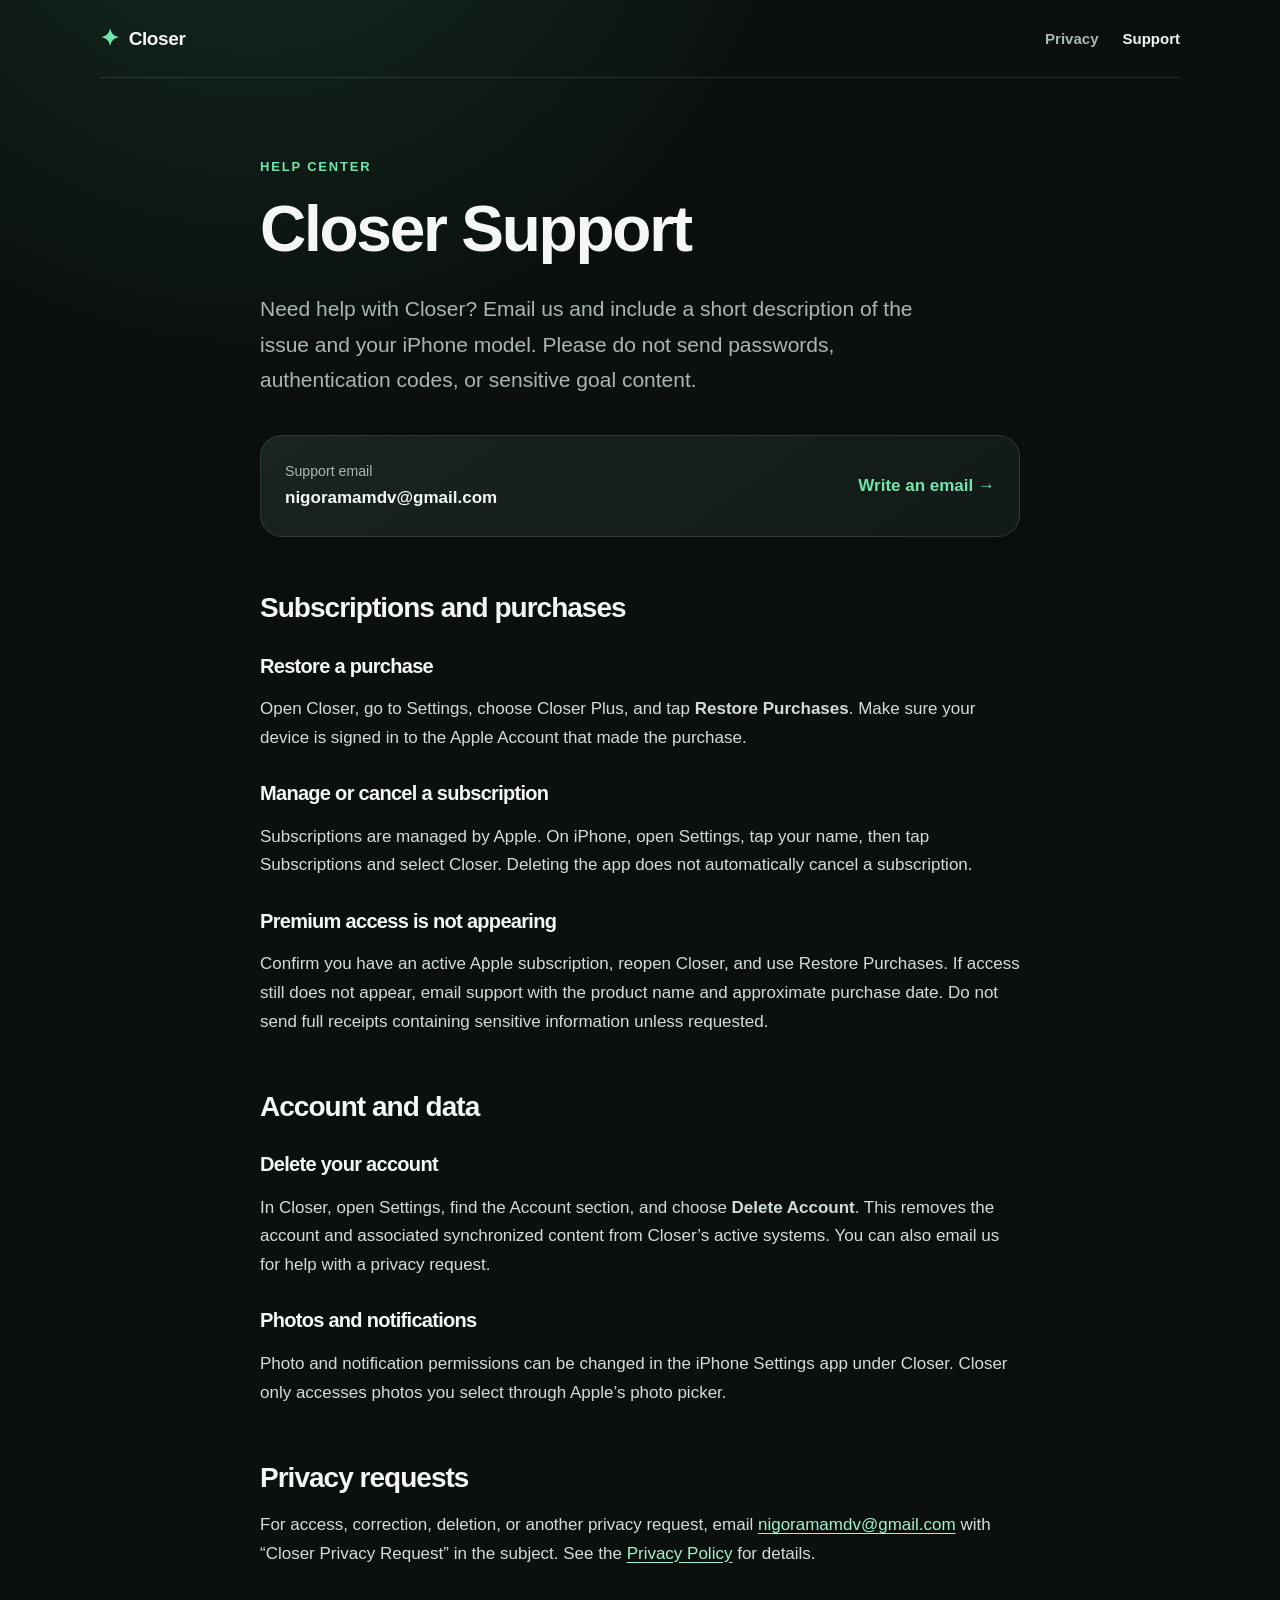
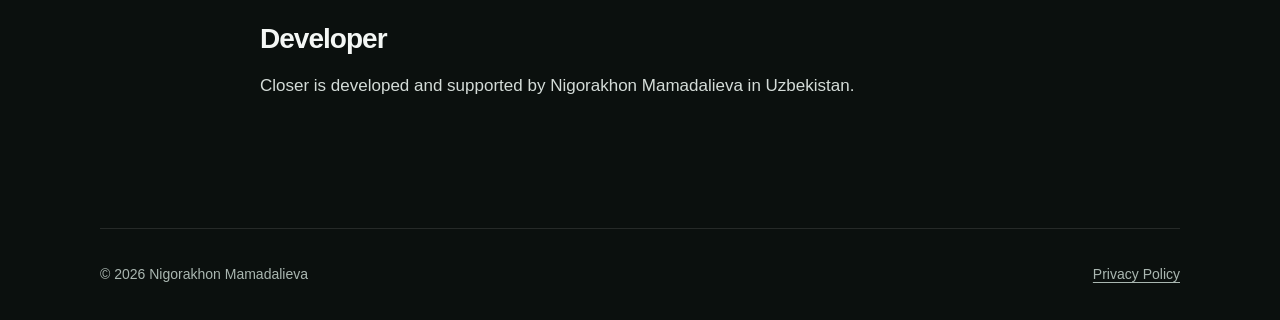
==== support/index.html @ 17549069 "Publish Closer privacy and support pages" ====
<!doctype html>
<html lang="en">
<head>
  <meta charset="utf-8">
  <meta name="viewport" content="width=device-width, initial-scale=1">
  <meta name="description" content="Support for the Closer iOS app.">
  <meta name="theme-color" content="#0d1512">
  <title>Support — Closer</title>
  <link rel="stylesheet" href="../assets/site.css">
</head>
<body>
  <header class="site-header">
    <a class="brand" href="../" aria-label="Closer home">
      <span class="brand-mark" aria-hidden="true">✦</span>
      <span>Closer</span>
    </a>
    <nav aria-label="Legal and support">
      <a href="../privacy/">Privacy</a>
      <a aria-current="page" href="./">Support</a>
    </nav>
  </header>

  <main class="document-shell">
    <article>
      <p class="eyebrow">Help center</p>
      <h1>Closer Support</h1>
      <p class="lede">Need help with Closer? Email us and include a short description of the issue and your iPhone model. Please do not send passwords, authentication codes, or sensitive goal content.</p>

      <a class="contact-card" href="mailto:nigoramamdv@gmail.com?subject=Closer%20Support">
        <span>
          <small>Support email</small>
          <strong>nigoramamdv@gmail.com</strong>
        </span>
        <em>Write an email →</em>
      </a>

      <h2>Subscriptions and purchases</h2>
      <h3>Restore a purchase</h3>
      <p>Open Closer, go to Settings, choose Closer Plus, and tap <strong>Restore Purchases</strong>. Make sure your device is signed in to the Apple Account that made the purchase.</p>

      <h3>Manage or cancel a subscription</h3>
      <p>Subscriptions are managed by Apple. On iPhone, open Settings, tap your name, then tap Subscriptions and select Closer. Deleting the app does not automatically cancel a subscription.</p>

      <h3>Premium access is not appearing</h3>
      <p>Confirm you have an active Apple subscription, reopen Closer, and use Restore Purchases. If access still does not appear, email support with the product name and approximate purchase date. Do not send full receipts containing sensitive information unless requested.</p>

      <h2>Account and data</h2>
      <h3>Delete your account</h3>
      <p>In Closer, open Settings, find the Account section, and choose <strong>Delete Account</strong>. This removes the account and associated synchronized content from Closer’s active systems. You can also email us for help with a privacy request.</p>

      <h3>Photos and notifications</h3>
      <p>Photo and notification permissions can be changed in the iPhone Settings app under Closer. Closer only accesses photos you select through Apple’s photo picker.</p>

      <h2>Privacy requests</h2>
      <p>For access, correction, deletion, or another privacy request, email <a href="mailto:nigoramamdv@gmail.com?subject=Closer%20Privacy%20Request">nigoramamdv@gmail.com</a> with “Closer Privacy Request” in the subject. See the <a href="../privacy/">Privacy Policy</a> for details.</p>

      <h2>Developer</h2>
      <p>Closer is developed and supported by Nigorakhon Mamadalieva in Uzbekistan.</p>
    </article>
  </main>

  <footer>
    <span>© 2026 Nigorakhon Mamadalieva</span>
    <a href="../privacy/">Privacy Policy</a>
  </footer>
</body>
</html>
---- assets/site.css ----
:root {
  color-scheme: dark;
  --background: #0b100e;
  --surface: #121a17;
  --surface-strong: #19231f;
  --text: #f4f7f5;
  --muted: #aab7b1;
  --accent: #72e4ad;
  --accent-strong: #a3f2ca;
  --line: rgba(255, 255, 255, 0.11);
  --max-width: 760px;
  font-family: -apple-system, BlinkMacSystemFont, "Segoe UI", sans-serif;
}

* {
  box-sizing: border-box;
}

html {
  background: var(--background);
  scroll-behavior: smooth;
}

body {
  min-height: 100vh;
  margin: 0;
  color: var(--text);
  background:
    radial-gradient(circle at 20% -10%, rgba(66, 177, 124, 0.18), transparent 34rem),
    var(--background);
  font-size: 17px;
  line-height: 1.68;
}

a {
  color: var(--accent-strong);
  text-underline-offset: 0.2em;
}

a:focus-visible {
  outline: 3px solid var(--accent);
  outline-offset: 4px;
  border-radius: 4px;
}

.site-header,
footer {
  width: min(calc(100% - 40px), 1080px);
  margin: 0 auto;
  display: flex;
  align-items: center;
  justify-content: space-between;
  gap: 24px;
}

.site-header {
  min-height: 78px;
  border-bottom: 1px solid var(--line);
}

.brand {
  display: inline-flex;
  align-items: center;
  gap: 10px;
  color: var(--text);
  font-size: 19px;
  font-weight: 700;
  text-decoration: none;
  letter-spacing: -0.02em;
}

.brand-mark {
  color: var(--accent);
  font-size: 23px;
}

nav {
  display: flex;
  gap: 24px;
}

nav a {
  color: var(--muted);
  font-size: 15px;
  font-weight: 600;
  text-decoration: none;
}

nav a:hover,
nav a[aria-current="page"] {
  color: var(--text);
}

.hero-shell,
.document-shell {
  width: min(calc(100% - 40px), var(--max-width));
  margin: 0 auto;
}

.hero {
  padding: 96px 0 120px;
}

.eyebrow {
  margin: 0 0 14px;
  color: var(--accent);
  font-size: 13px;
  font-weight: 750;
  letter-spacing: 0.14em;
  text-transform: uppercase;
}

h1,
h2,
h3 {
  line-height: 1.18;
  letter-spacing: -0.035em;
}

h1 {
  max-width: 760px;
  margin: 0;
  font-size: clamp(42px, 8vw, 72px);
}

h1 span {
  color: var(--muted);
}

h2 {
  margin: 54px 0 16px;
  font-size: 28px;
}

h3 {
  margin: 30px 0 8px;
  font-size: 20px;
}

p,
ul {
  color: #d4dcd8;
}

li + li {
  margin-top: 8px;
}

.lede {
  max-width: 680px;
  margin: 24px 0 0;
  color: var(--muted);
  font-size: 21px;
}

.card-grid {
  display: grid;
  grid-template-columns: repeat(2, minmax(0, 1fr));
  gap: 18px;
  margin-top: 56px;
}

.feature-card,
.contact-card {
  border: 1px solid var(--line);
  border-radius: 22px;
  background: linear-gradient(145deg, var(--surface-strong), var(--surface));
  box-shadow: 0 18px 50px rgba(0, 0, 0, 0.18);
  text-decoration: none;
}

.feature-card {
  display: flex;
  min-height: 270px;
  padding: 26px;
  flex-direction: column;
  transition: border-color 180ms ease, transform 180ms ease;
}

.feature-card:hover {
  border-color: rgba(114, 228, 173, 0.45);
  transform: translateY(-3px);
}

.feature-card strong {
  margin-top: 34px;
  color: var(--text);
  font-size: 23px;
}

.feature-card > span:not(.card-icon) {
  margin-top: 8px;
  color: var(--muted);
}

.feature-card em {
  margin-top: auto;
  color: var(--accent);
  font-size: 15px;
  font-style: normal;
  font-weight: 650;
}

.card-icon {
  display: grid;
  width: 44px;
  height: 44px;
  place-items: center;
  border-radius: 14px;
  color: var(--accent);
  background: rgba(114, 228, 173, 0.11);
  font-size: 22px;
  font-weight: 700;
}

.document-shell {
  padding: 78px 0 110px;
}

.document-shell h1 {
  font-size: clamp(42px, 7vw, 64px);
}

.document-meta {
  margin: 12px 0 44px;
  color: var(--muted);
  font-size: 15px;
}

.notice {
  margin: 36px 0;
  padding: 22px 24px;
  border: 1px solid rgba(114, 228, 173, 0.25);
  border-radius: 18px;
  background: rgba(114, 228, 173, 0.07);
}

.notice strong {
  color: var(--accent-strong);
}

.notice p {
  margin: 6px 0 0;
}

.contact-card {
  display: flex;
  align-items: center;
  justify-content: space-between;
  gap: 20px;
  margin: 38px 0 54px;
  padding: 24px;
}

.contact-card span {
  display: flex;
  flex-direction: column;
}

.contact-card small {
  color: var(--muted);
}

.contact-card strong {
  color: var(--text);
  overflow-wrap: anywhere;
}

.contact-card em {
  flex: none;
  color: var(--accent);
  font-style: normal;
  font-weight: 650;
}

footer {
  min-height: 92px;
  border-top: 1px solid var(--line);
  color: var(--muted);
  font-size: 14px;
}

footer a {
  color: var(--muted);
}

@media (max-width: 640px) {
  .site-header,
  footer {
    width: min(calc(100% - 28px), 1080px);
  }

  .hero-shell,
  .document-shell {
    width: min(calc(100% - 32px), var(--max-width));
  }

  .site-header {
    min-height: 70px;
  }

  nav {
    gap: 14px;
  }

  .hero {
    padding: 70px 0 82px;
  }

  .card-grid {
    grid-template-columns: 1fr;
    margin-top: 42px;
  }

  .feature-card {
    min-height: 235px;
  }

  .document-shell {
    padding: 58px 0 78px;
  }

  .contact-card {
    align-items: flex-start;
    flex-direction: column;
  }

  footer {
    align-items: flex-start;
    flex-direction: column;
    justify-content: center;
    padding: 22px 0;
  }
}

@media (prefers-reduced-motion: reduce) {
  html {
    scroll-behavior: auto;
  }

  .feature-card {
    transition: none;
  }
}
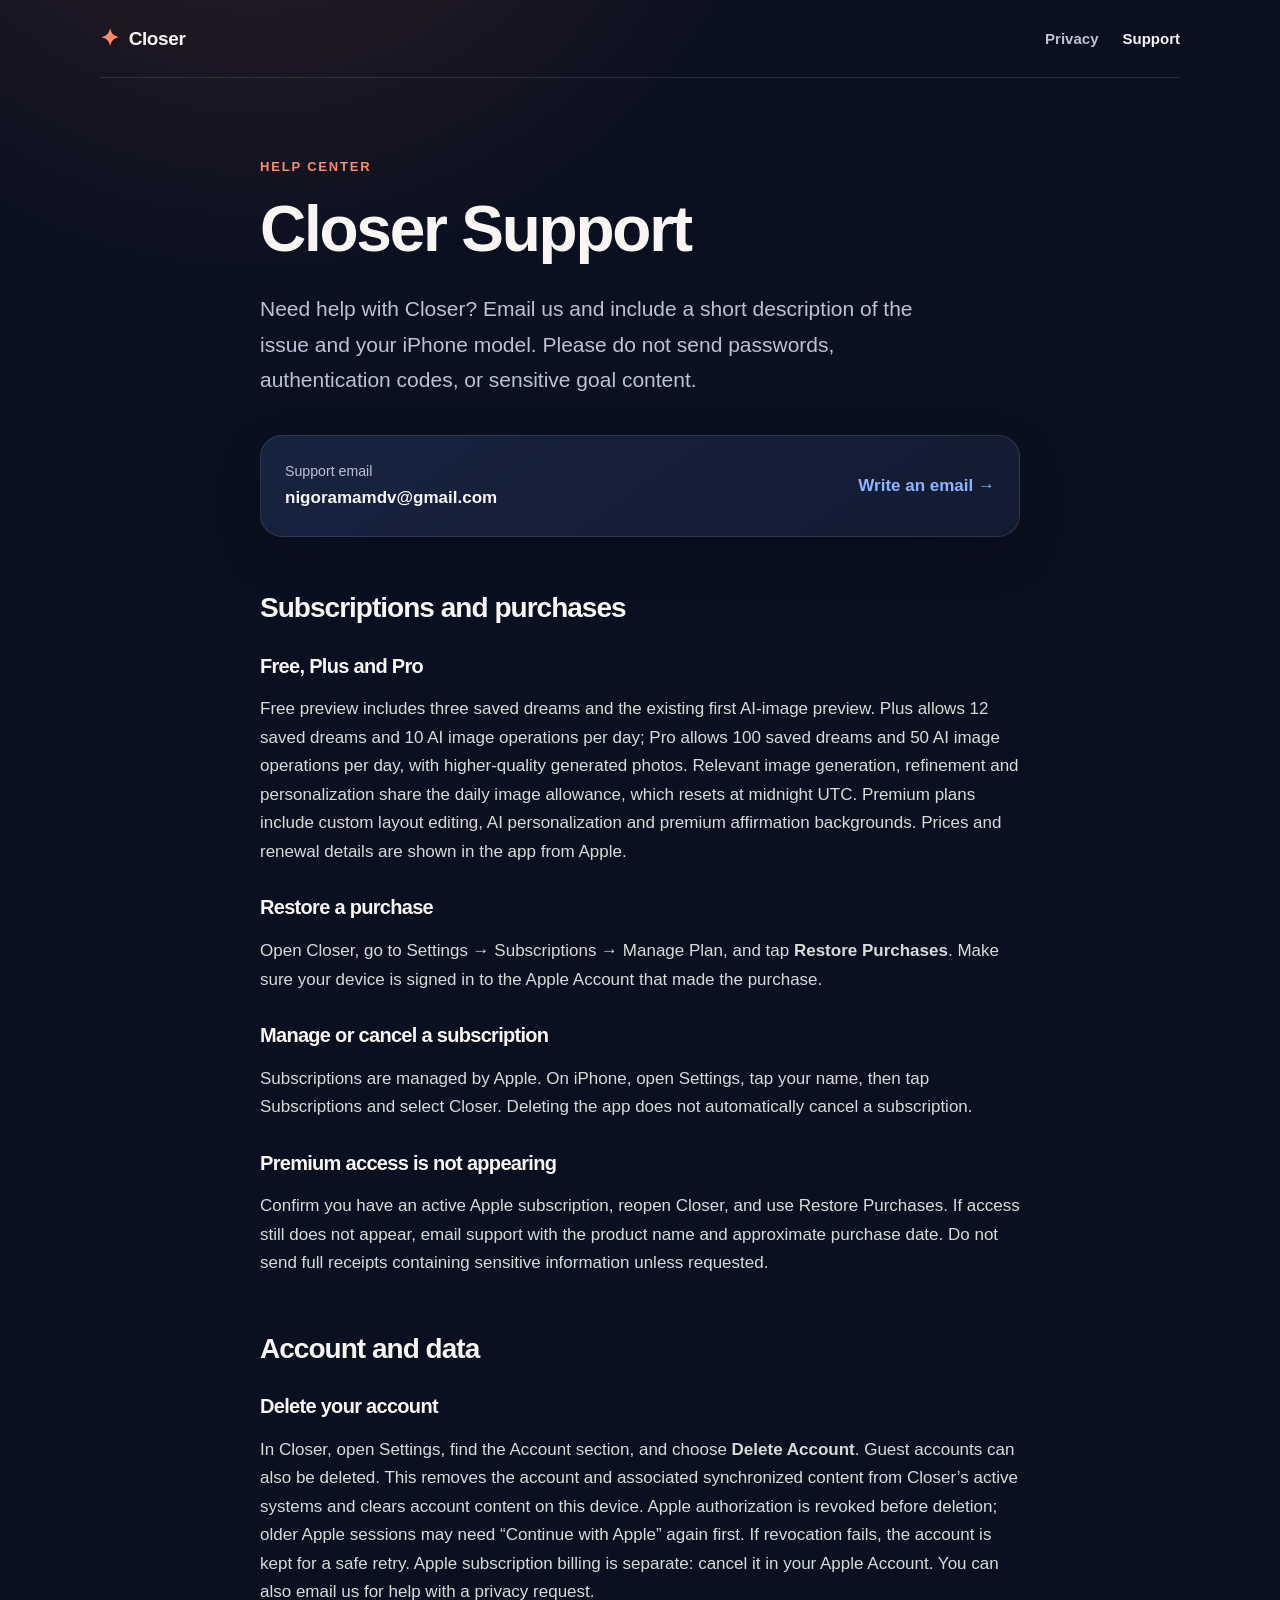
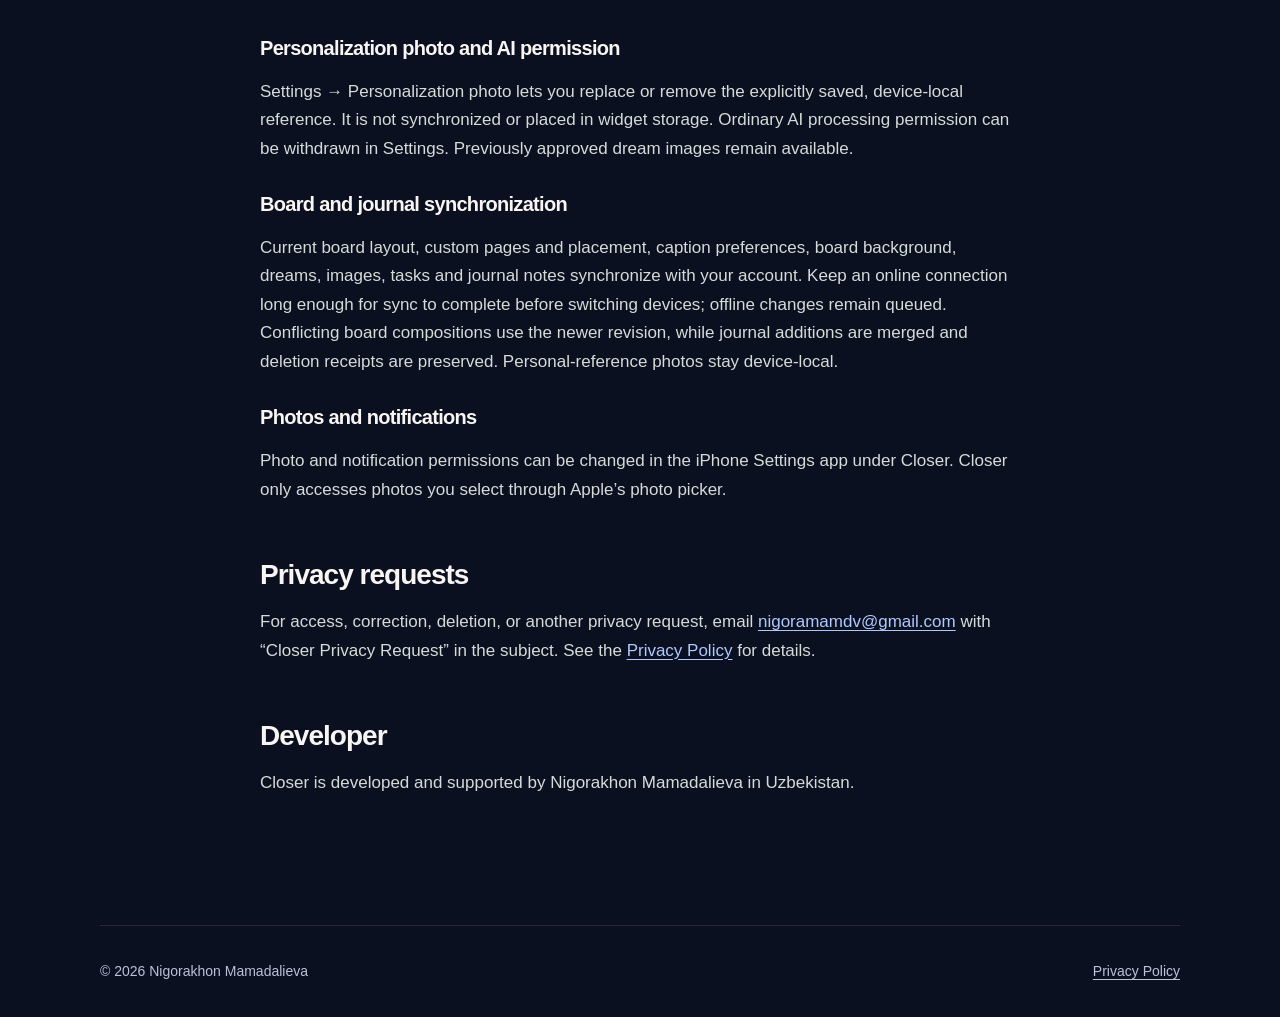
==== commit f79e1150: "Update Closer support for current AI permission, account deletion, and sync" ====
--- a/support/index.html
+++ b/support/index.html
@@ -35,8 +35,10 @@
       </a>
 
       <h2>Subscriptions and purchases</h2>
+      <h3>Free, Plus and Pro</h3>
+      <p>Free preview includes three saved dreams and the existing first AI-image preview. Plus allows 12 saved dreams and 10 AI image operations per day; Pro allows 100 saved dreams and 50 AI image operations per day, with higher-quality generated photos. Relevant image generation, refinement and personalization share the daily image allowance, which resets at midnight UTC. Premium plans include custom layout editing, AI personalization and premium affirmation backgrounds. Prices and renewal details are shown in the app from Apple.</p>
       <h3>Restore a purchase</h3>
-      <p>Open Closer, go to Settings, choose Closer Plus, and tap <strong>Restore Purchases</strong>. Make sure your device is signed in to the Apple Account that made the purchase.</p>
+      <p>Open Closer, go to Settings → Subscriptions → Manage Plan, and tap <strong>Restore Purchases</strong>. Make sure your device is signed in to the Apple Account that made the purchase.</p>
 
       <h3>Manage or cancel a subscription</h3>
       <p>Subscriptions are managed by Apple. On iPhone, open Settings, tap your name, then tap Subscriptions and select Closer. Deleting the app does not automatically cancel a subscription.</p>
@@ -46,8 +48,12 @@
 
       <h2>Account and data</h2>
       <h3>Delete your account</h3>
-      <p>In Closer, open Settings, find the Account section, and choose <strong>Delete Account</strong>. This removes the account and associated synchronized content from Closer’s active systems. You can also email us for help with a privacy request.</p>
+      <p>In Closer, open Settings, find the Account section, and choose <strong>Delete Account</strong>. Guest accounts can also be deleted. This removes the account and associated synchronized content from Closer’s active systems and clears account content on this device. Apple authorization is revoked before deletion; older Apple sessions may need “Continue with Apple” again first. If revocation fails, the account is kept for a safe retry. Apple subscription billing is separate: cancel it in your Apple Account. You can also email us for help with a privacy request.</p>
 
+      <h3>Personalization photo and AI permission</h3>
+      <p>Settings → Personalization photo lets you replace or remove the explicitly saved, device-local reference. It is not synchronized or placed in widget storage. Ordinary AI processing permission can be withdrawn in Settings. Previously approved dream images remain available.</p>
+      <h3>Board and journal synchronization</h3>
+      <p>Current board layout, custom pages and placement, caption preferences, board background, dreams, images, tasks and journal notes synchronize with your account. Keep an online connection long enough for sync to complete before switching devices; offline changes remain queued. Conflicting board compositions use the newer revision, while journal additions are merged and deletion receipts are preserved. Personal-reference photos stay device-local.</p>
       <h3>Photos and notifications</h3>
       <p>Photo and notification permissions can be changed in the iPhone Settings app under Closer. Closer only accesses photos you select through Apple’s photo picker.</p>
 
--- a/assets/site.css
+++ b/assets/site.css
@@ -1,12 +1,13 @@
 :root {
   color-scheme: dark;
-  --background: #0b100e;
-  --surface: #121a17;
-  --surface-strong: #19231f;
-  --text: #f4f7f5;
-  --muted: #aab7b1;
-  --accent: #72e4ad;
-  --accent-strong: #a3f2ca;
+  --background: #0b1020;
+  --surface: #121b31;
+  --surface-strong: #182341;
+  --text: #f8f5f2;
+  --muted: #bbc2d4;
+  --accent: #8cb4ff;
+  --accent-strong: #afc8ff;
+  --highlight: #ff8b68;
   --line: rgba(255, 255, 255, 0.11);
   --max-width: 760px;
   font-family: -apple-system, BlinkMacSystemFont, "Segoe UI", sans-serif;
@@ -26,7 +27,7 @@
   margin: 0;
   color: var(--text);
   background:
-    radial-gradient(circle at 20% -10%, rgba(66, 177, 124, 0.18), transparent 34rem),
+    radial-gradient(circle at 20% -10%, rgba(251, 111, 71, 0.17), transparent 34rem),
     var(--background);
   font-size: 17px;
   line-height: 1.68;
@@ -70,7 +71,7 @@
 }
 
 .brand-mark {
-  color: var(--accent);
+  color: var(--highlight);
   font-size: 23px;
 }
 
@@ -103,7 +104,7 @@
 
 .eyebrow {
   margin: 0 0 14px;
-  color: var(--accent);
+  color: var(--highlight);
   font-size: 13px;
   font-weight: 750;
   letter-spacing: 0.14em;
